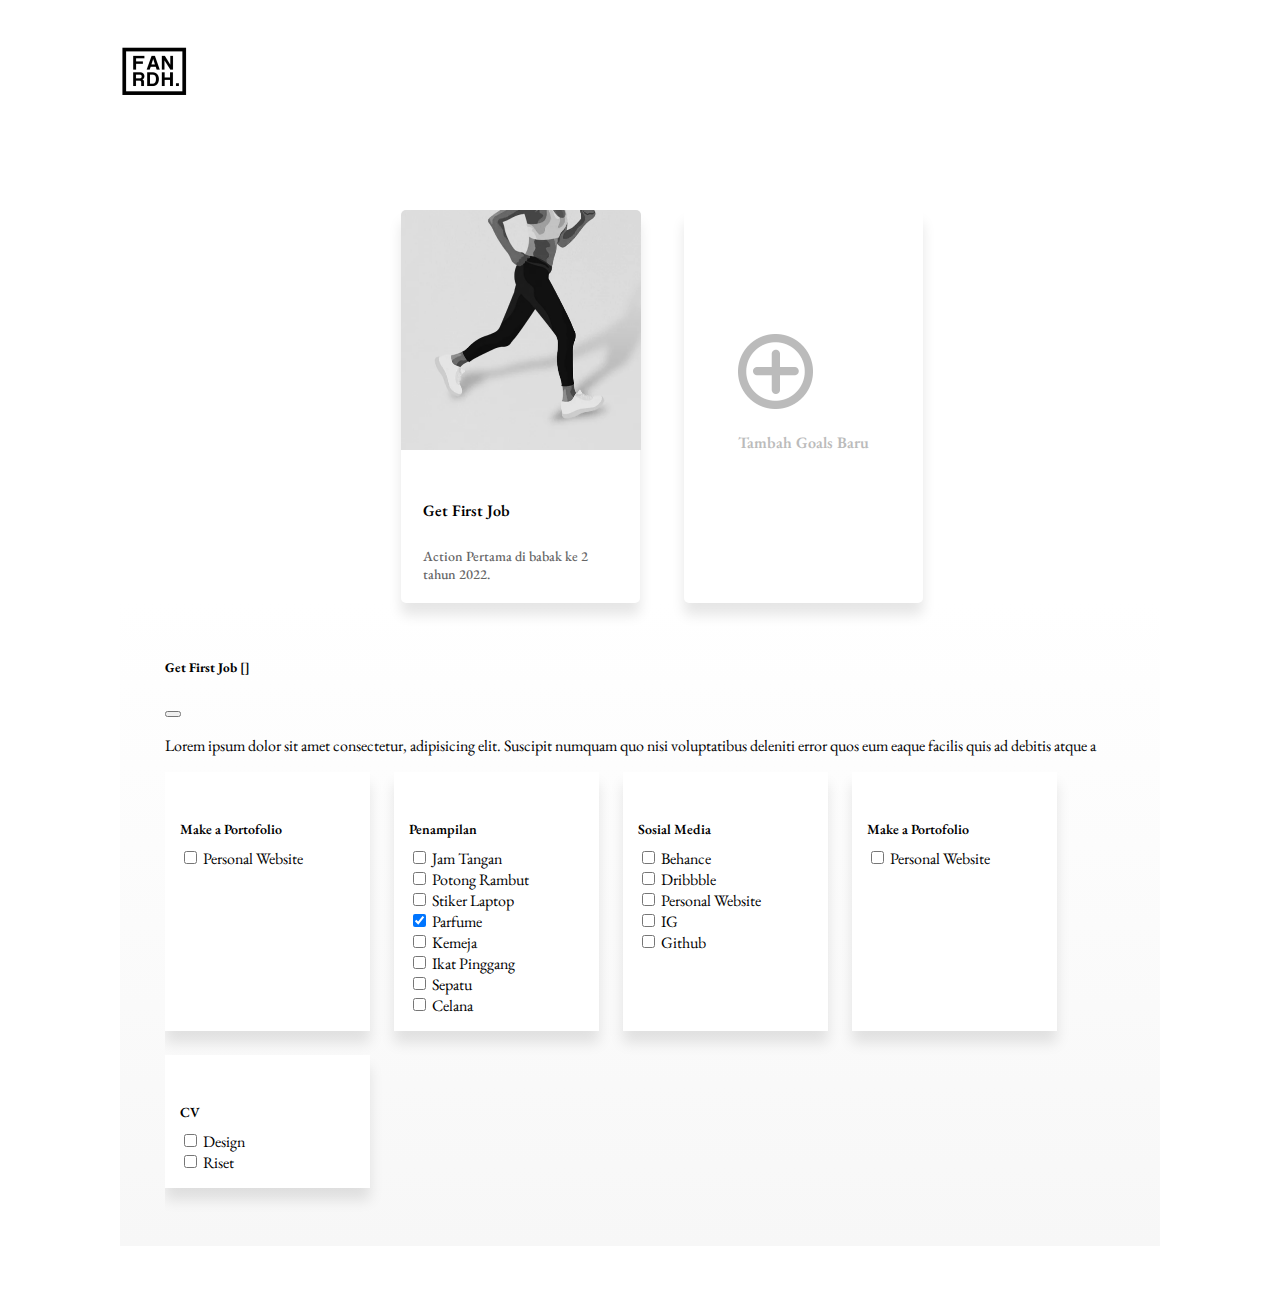
==== index.html @ 31512cc0 "First Upload" ====
<!doctype html>
<html lang="en">
  <head>
    <!-- Required meta tags -->
    <meta charset="utf-8">
    <meta name="viewport" content="width=device-width, initial-scale=1">

    <!-- Bootstrap CSS -->
    <link href="https://cdn.jsdelivr.net/npm/bootstrap@5.1.3/dist/css/bootstrap.min.css" rel="stylesheet" integrity="sha384-1BmE4kWBq78iYhFldvKuhfTAU6auU8tT94WrHftjDbrCEXSU1oBoqyl2QvZ6jIW3" crossorigin="anonymous">
    <link rel="stylesheet" href="style.css">
    <title>Focus</title>
  </head>
  <body>
    <a href="#" class="personal-brand-logo"><img src="assets/Logo-Fandy-Black 1.png" alt=""></a>
    <div class="main-content">
        <div class="card-task " data-bs-toggle="modal" data-bs-target="#Modal-G1">
            <img src="assets/image 2.png" alt="">
            <div class="text-section">
                <h5>Get First Job</h5>
                <p class="description-text">Action Pertama di babak ke 2 tahun 2022.</p>
            </div>
        </div>
        <div class="card-new-task">
            <div class="d-flex flex-column align-items-center">
                <img src="assets/Icon Add.png" alt="">
                <h5>Tambah Goals Baru</h5>
            </div>
        </div>
    </div>





<!-- Button trigger modal -->
  
  <!-- Modal -->
  <div class="modal modal-goals fade" id="Modal-G1" tabindex="-1" aria-labelledby="exampleModalLabel" aria-hidden="true">
    <div class="modal-dialog modal-xl modal-dialog-scrollable modal-dialog-centered">
      <div class="modal-content">
        <div class="modal-header">
            <h5 class="modal-title">Get First Job [<span id="countdown"></span>]</h5>
            <button type="button" class="btn-close" data-bs-dismiss="modal" aria-label="Close"></button>
        </div>
        <div class="modal-body">
            
            <p>Lorem ipsum dolor sit amet consectetur, adipisicing elit. Suscipit numquam quo nisi voluptatibus deleniti error quos eum eaque facilis quis ad debitis atque a</p>
            <div class="mini-goals">
                <div class="card-goals">
                    <h6>Make a Portofolio</h6>
                    <div class="form-check">
                        <input class="form-check-input" type="checkbox" value="" id="PersonalWebsite">
                        <label class="form-check-label" for="PersonalWebsite">
                            Personal Website
                        </label>
                    </div>
                </div>
                <div class="card-goals">
                    <h6>Penampilan</h6>
                    <div class="form-check">
                        <input class="form-check-input" type="checkbox" value="" id="JamTangan">
                        <label class="form-check-label" for="JamTangan">
                            Jam Tangan
                        </label>
                    </div>
                    <div class="form-check">
                        <input class="form-check-input" type="checkbox" value="" id="Potong Rambut">
                        <label class="form-check-label" for="Potong Rambut">
                            Potong Rambut
                        </label>
                    </div>
                    <div class="form-check">
                        <input class="form-check-input" type="checkbox" value="" id="Stiker Laptop">
                        <label class="form-check-label" for="JamTangan">
                            Stiker Laptop
                        </label>
                    </div>
                    <div class="form-check">
                        <input class="form-check-input" type="checkbox" value="" id="Parfume" checked>
                        <label class="form-check-label" for="Parfume">
                            Parfume
                        </label>
                    </div>
                    <div class="form-check">
                        <input class="form-check-input" type="checkbox" value="" id="Kemeja">
                        <label class="form-check-label" for="Kemeja">
                            Kemeja
                        </label>
                    </div>
                    <div class="form-check">
                        <input class="form-check-input" type="checkbox" value="" id="Ikat Pinggang">
                        <label class="form-check-label" for="Ikat Pinggang">
                            Ikat Pinggang
                        </label>
                    </div>
                    <div class="form-check">
                        <input class="form-check-input" type="checkbox" value="" id="Sepatu">
                        <label class="form-check-label" for="JamTangan">
                            Sepatu
                        </label>
                    </div>
                    <div class="form-check">
                        <input class="form-check-input" type="checkbox" value="" id="Celana" c>
                        <label class="form-check-label" for="Celana">
                            Celana
                        </label>
                    </div>
                </div>
                <div class="card-goals">
                    <h6>Sosial Media</h6>
                    <div class="form-check">
                        <input class="form-check-input" type="checkbox" value="" id="Behance">
                        <label class="form-check-label" for="Behance">
                            Behance
                        </label>
                    </div>
                    <div class="form-check">
                        <input class="form-check-input" type="checkbox" value="" id="Dribbble">
                        <label class="form-check-label" for="Dribbble">
                            Dribbble
                        </label>
                    </div>
                    <div class="form-check">
                        <input class="form-check-input" type="checkbox" value="" id="Personal Website">
                        <label class="form-check-label" for="Personal Website">
                            Personal Website
                        </label>
                    </div>
                    <div class="form-check">
                        <input class="form-check-input" type="checkbox" value="" id="IG">
                        <label class="form-check-label" for="IG">
                            IG
                        </label>
                    </div>
                    <div class="form-check">
                        <input class="form-check-input" type="checkbox" value="" id="Github">
                        <label class="form-check-label" for="Github">
                            Github
                        </label>
                    </div>
                </div>
                <div class="card-goals">
                    <h6>Make a Portofolio</h6>
                    <div class="form-check">
                        <input class="form-check-input" type="checkbox" value="" id="PersonalWebsite">
                        <label class="form-check-label" for="PersonalWebsite">
                            Personal Website
                        </label>
                    </div>
                </div>
                <div class="card-goals">
                    <h6>CV</h6>
                    <div class="form-check">
                        <input class="form-check-input" type="checkbox" value="" id="PersonalWebsite">
                        <label class="form-check-label" for="PersonalWebsite">
                            Design
                        </label>
                    </div>
                    <div class="form-check">
                        <input class="form-check-input" type="checkbox" value="" id="PersonalWebsite">
                        <label class="form-check-label" for="PersonalWebsite">
                            Riset
                        </label>
                    </div>
                </div>
             
            </div>
        </div>
        <!-- <div class="modal-footer">
          <button type="button" class="btn btn-secondary" data-bs-dismiss="modal">Close</button>
          <button type="button" class="btn btn-primary">Save changes</button>
        </div> -->
      </div>
    </div>
  </div>

  <script>
    var end = new Date('05/09/2022 11:59 PM');
    
        var _second = 1000;
        var _minute = _second * 60;
        var _hour = _minute * 60;
        var _day = _hour * 24;
        var timer;
    
        function showRemaining() {
            var now = new Date();
            var distance = end - now;
            if (distance < 0) {
    
                clearInterval(timer);
                document.getElementById('countdown').innerHTML = 'EXPIRED!';
    
                return;
            }
            var days = Math.floor(distance / _day);
            var hours = Math.floor((distance % _day) / _hour);
            var minutes = Math.floor((distance % _hour) / _minute);
            var seconds = Math.floor((distance % _minute) / _second);
    
            document.getElementById('countdown').innerHTML = days + 'days ';
            document.getElementById('countdown').innerHTML += hours + 'hrs ';
            document.getElementById('countdown').innerHTML += minutes + 'mins ';
            document.getElementById('countdown').innerHTML += seconds + 'secs';
        }
    
        timer = setInterval(showRemaining, 1000);
    </script>
    







    <!-- Optional JavaScript; choose one of the two! -->

    <!-- Option 1: Bootstrap Bundle with Popper -->
    <script src="https://cdn.jsdelivr.net/npm/bootstrap@5.1.3/dist/js/bootstrap.bundle.min.js" integrity="sha384-ka7Sk0Gln4gmtz2MlQnikT1wXgYsOg+OMhuP+IlRH9sENBO0LRn5q+8nbTov4+1p" crossorigin="anonymous"></script>

    <!-- Option 2: Separate Popper and Bootstrap JS -->
    <!--
    <script src="https://cdn.jsdelivr.net/npm/@popperjs/core@2.10.2/dist/umd/popper.min.js" integrity="sha384-7+zCNj/IqJ95wo16oMtfsKbZ9ccEh31eOz1HGyDuCQ6wgnyJNSYdrPa03rtR1zdB" crossorigin="anonymous"></script>
    <script src="https://cdn.jsdelivr.net/npm/bootstrap@5.1.3/dist/js/bootstrap.min.js" integrity="sha384-QJHtvGhmr9XOIpI6YVutG+2QOK9T+ZnN4kzFN1RtK3zEFEIsxhlmWl5/YESvpZ13" crossorigin="anonymous"></script>
    -->
  </body>
</html>
---- style.css ----
@import url('https://fonts.googleapis.com/css2?family=EB+Garamond:ital,wght@0,400;0,500;0,600;0,700;0,800;1,400;1,500;1,600;1,700;1,800&display=swap');

*{
    font-family: 'EB Garamond', serif;
}

/* Hide scrollbar for Chrome, Safari and Opera */
*::-webkit-scrollbar {
    display: none;
  }
  
  /* Hide scrollbar for IE, Edge and Firefox */
* {
    -ms-overflow-style: none;  /* IE and Edge */
    scrollbar-width: none;  /* Firefox */
  }

body{
    margin: 45px 120px;
    padding: 0;
    /* background-image: linear-gradient(#FFFFFF, #F7F7F7); */
}

.personal-brand-logo img{
    width: 69px;
    height: 53px;
}

.main-content{
    margin-top: 107px;
    display: flex;
    justify-content: center;
}

.main-content .card-task{
    width: 239px;
    height: 393px;
    border-radius: 5px;
    background-color: #FFFFFF;
    box-shadow: 0px 12px 13px rgba(0, 0, 0, 0.1);
    margin-left: 44px;
}

.card-task img{
    width: 240px;
    height: 240px;
    border-radius: 5px 5px 0 0;
}
.card-task .text-section{
    padding: 18px 22px;
}

.card-task .text-section h5{
    font-size: 16px;
    font-weight: 600;
    color: #000000;
}

.card-task .text-section .description-text{
    font-size: 14px;
    font-weight: 500;
    color: #656565;
}


.card-new-task{
    width: 239px;
    height: 393px;
    border-radius: 5px;
    background-color: #FFFFFF;
    box-shadow: 0px 12px 13px rgba(0, 0, 0, 0.1);
    margin-left: 44px;
    display: flex;
    align-items: center;
    justify-content: center;
}
.card-new-task img{
    width: 75px;
    height: 75px;
    
    text-align: center;
}
.card-new-task h5{
    
    text-align: center;
    margin-top: 18px;
    font-size: 16px;
    font-weight: 600;
    color: #BBBBBB;
}


.modal-goals .modal-content{
    background-image: linear-gradient(#FFFFFF, #F7F7F7);;
}
.modal-goals .modal-header{
    border: none;
    padding: 34px 45px 0;
}

.modal-goals .modal-body{
    margin-top: 15px;
    padding: 0 45px 34px;
}

.modal-goals .modal-footer{
    border: none;
    padding: 34px 45px;
}

.modal-goals .mini-goals{
    width: 100%;
    display: flex;
    flex-wrap: wrap;
    overflow-y: auto;
    height: auto;
}

.modal-goals .mini-goals .card-goals{
    margin: 0 24px 24px 0;
    width: 175px;
    padding: 15px;
    background-color: #FFFFFF;
    box-shadow: 0px 12px 13px rgba(0, 0, 0, 0.1);
}

.modal-goals .mini-goals .card-goals h6{
    font-size: 14px;
    font-weight: 600;
    margin-bottom: 10px;
}
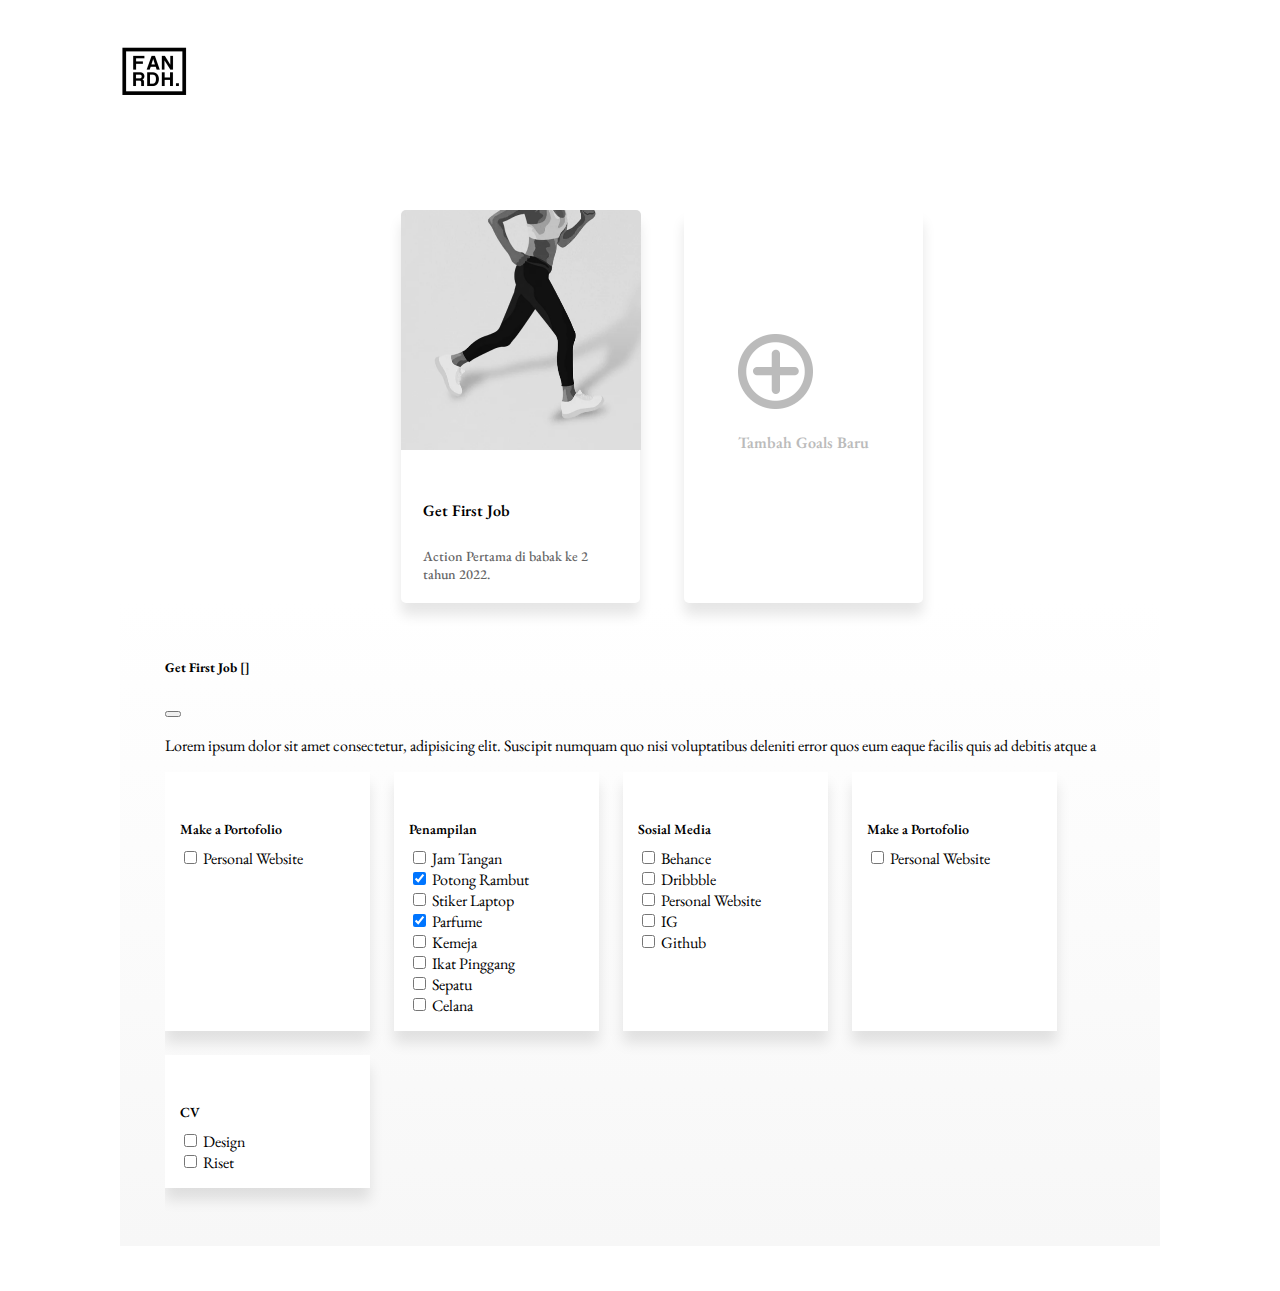
==== commit 131a6776: "Update index.html" ====
--- a/index.html
+++ b/index.html
@@ -64,7 +64,7 @@
                         </label>
                     </div>
                     <div class="form-check">
-                        <input class="form-check-input" type="checkbox" value="" id="Potong Rambut">
+                        <input class="form-check-input" type="checkbox" value="" id="Potong Rambut" checked>
                         <label class="form-check-label" for="Potong Rambut">
                             Potong Rambut
                         </label>
@@ -225,4 +225,4 @@
     <script src="https://cdn.jsdelivr.net/npm/bootstrap@5.1.3/dist/js/bootstrap.min.js" integrity="sha384-QJHtvGhmr9XOIpI6YVutG+2QOK9T+ZnN4kzFN1RtK3zEFEIsxhlmWl5/YESvpZ13" crossorigin="anonymous"></script>
     -->
   </body>
-</html>+</html>
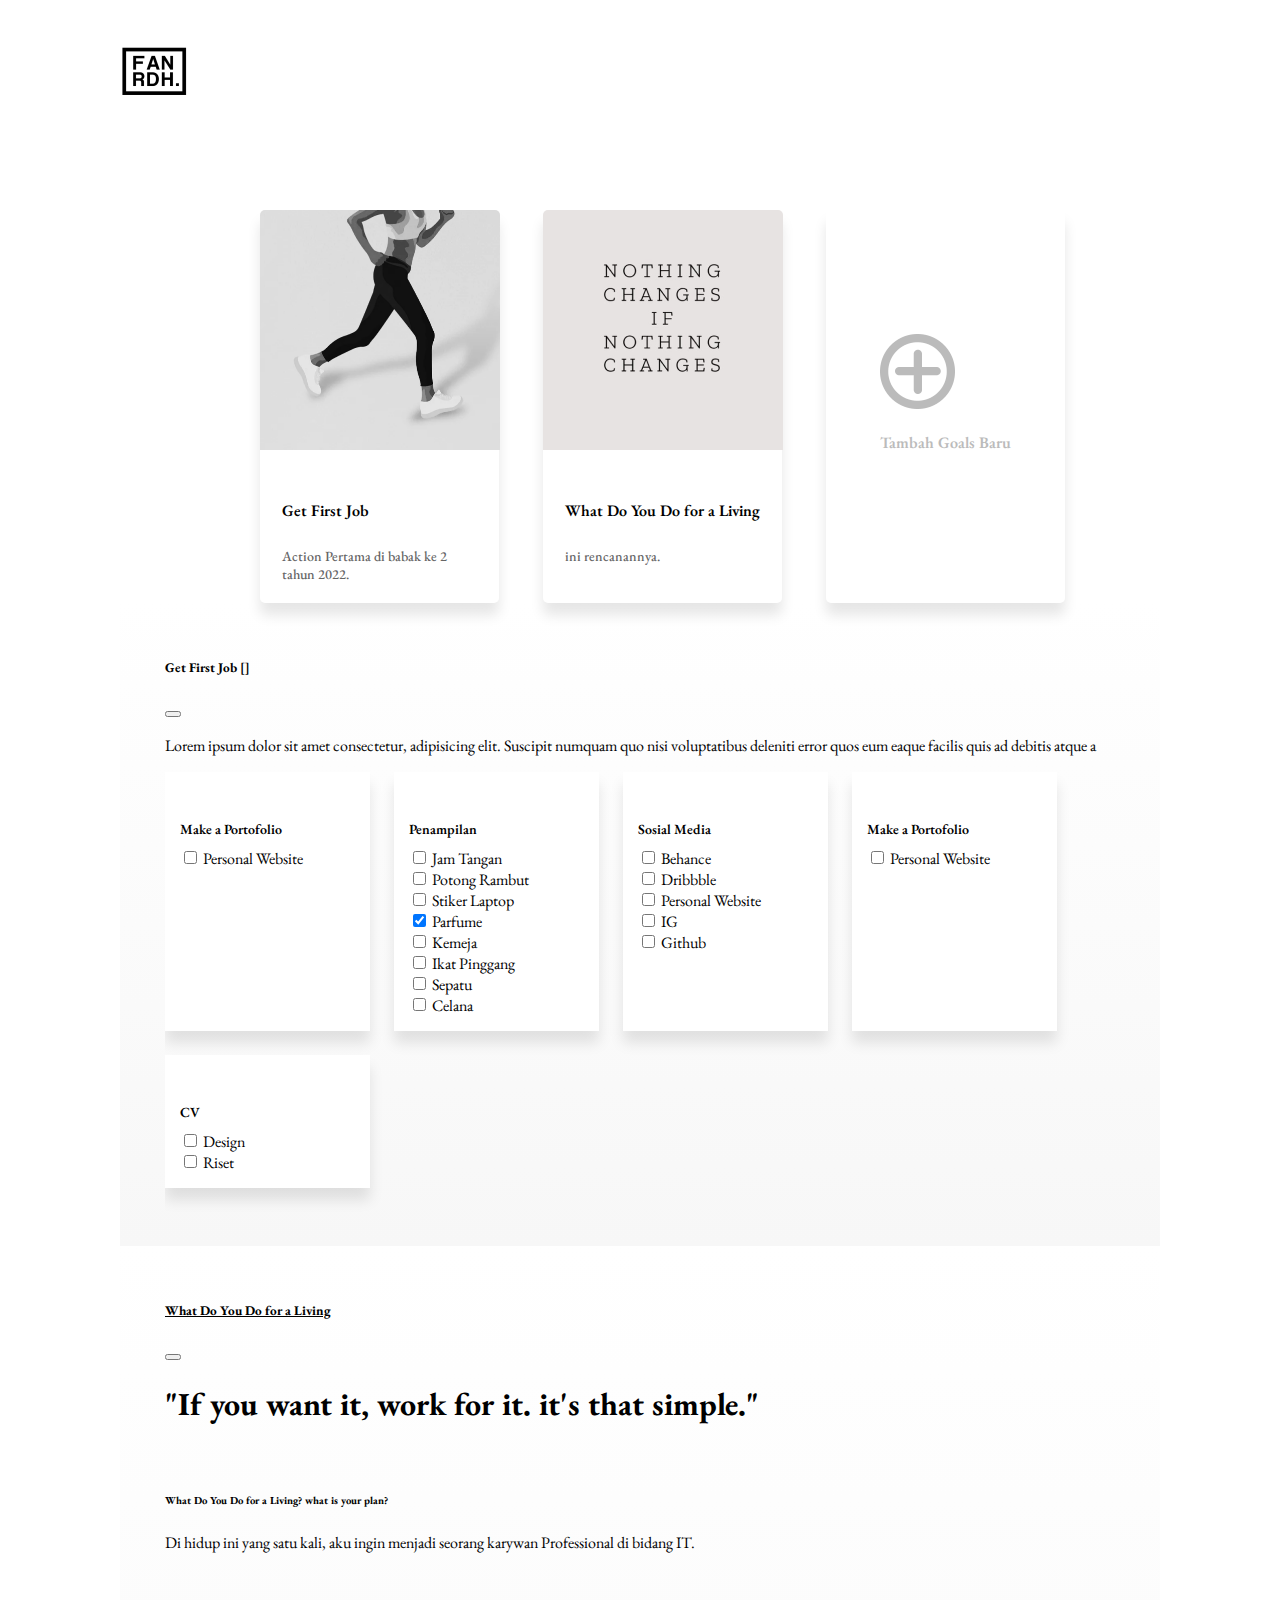
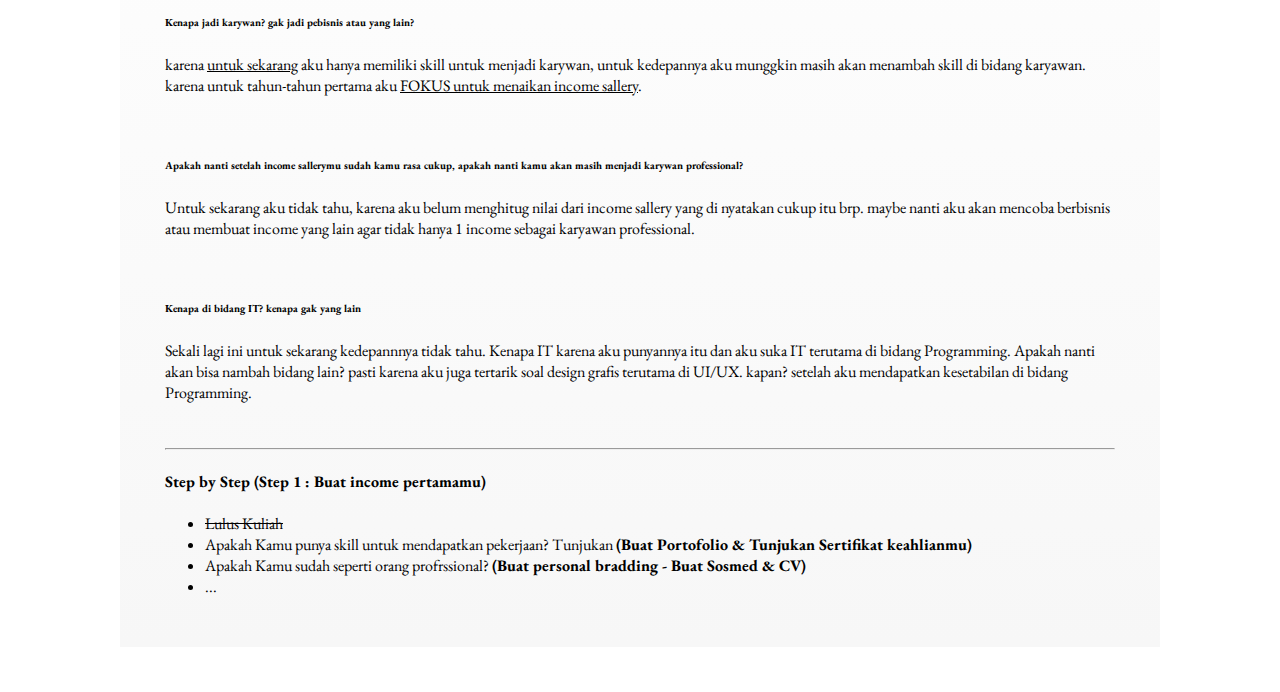
==== commit c2599b19: "add G2" ====
--- a/index.html
+++ b/index.html
@@ -13,11 +13,18 @@
   <body>
     <a href="#" class="personal-brand-logo"><img src="assets/Logo-Fandy-Black 1.png" alt=""></a>
     <div class="main-content">
-        <div class="card-task " data-bs-toggle="modal" data-bs-target="#Modal-G1">
+        <div class="card-task" data-bs-toggle="modal" data-bs-target="#Modal-G1">
             <img src="assets/image 2.png" alt="">
             <div class="text-section">
                 <h5>Get First Job</h5>
                 <p class="description-text">Action Pertama di babak ke 2 tahun 2022.</p>
+            </div>
+        </div>
+        <div class="card-task" data-bs-toggle="modal" data-bs-target="#Modal-G2">
+            <img src="assets/G2.png" alt="">
+            <div class="text-section">
+                <h5>What Do You Do for a Living</h5>
+                <p class="description-text">ini rencanannya.</p>
             </div>
         </div>
         <div class="card-new-task">
@@ -64,7 +71,7 @@
                         </label>
                     </div>
                     <div class="form-check">
-                        <input class="form-check-input" type="checkbox" value="" id="Potong Rambut" checked>
+                        <input class="form-check-input" type="checkbox" value="" id="Potong Rambut">
                         <label class="form-check-label" for="Potong Rambut">
                             Potong Rambut
                         </label>
@@ -173,6 +180,43 @@
       </div>
     </div>
   </div>
+  <!-- Modal -->
+  <div class="modal modal-goals fade" id="Modal-G2" tabindex="-1" aria-labelledby="exampleModalLabel" aria-hidden="true">
+    <div class="modal-dialog modal-xl modal-dialog-scrollable modal-dialog-centered">
+      <div class="modal-content">
+        <div class="modal-header">
+            <h5 class="modal-title"><u>What Do You Do for a Living</u></h5>
+            <button type="button" class="btn-close" data-bs-dismiss="modal" aria-label="Close"></button>
+        </div>
+        <div class="modal-body">
+            <h1>"If you want it, work for it. it's that simple."</h1>
+            <br>
+            <h6>What Do You Do for a Living? what is your plan?</h6>
+            <p>Di hidup ini yang satu kali, aku ingin menjadi seorang karywan Professional di bidang IT.</p><br>
+            <h6>Kenapa jadi karywan? gak jadi pebisnis atau yang lain?</h6>
+            <p>karena <u>untuk sekarang</u> aku hanya memiliki skill untuk menjadi karywan, untuk kedepannya aku munggkin masih akan menambah skill di bidang karyawan. karena untuk tahun-tahun pertama aku <u>FOKUS untuk menaikan income sallery</u>.</p><br>
+            <h6>Apakah nanti setelah income sallerymu sudah kamu rasa cukup, apakah nanti kamu akan masih menjadi karywan professional?</h6>
+            <p>Untuk sekarang aku tidak tahu, karena aku belum menghitug nilai dari income sallery yang di nyatakan cukup itu brp. maybe nanti aku akan mencoba berbisnis atau membuat income yang lain agar tidak hanya 1 income sebagai karyawan professional.</p><br>
+            <h6>Kenapa di bidang IT? kenapa gak yang lain</h6>
+            <p>Sekali lagi ini untuk sekarang kedepannnya tidak tahu. Kenapa IT karena aku punyannya itu dan aku suka IT terutama di bidang Programming. Apakah nanti akan bisa nambah bidang lain? pasti karena aku juga tertarik soal design grafis terutama di UI/UX. kapan? setelah aku mendapatkan kesetabilan di bidang Programming.</p><br>
+            <hr>
+            <h4>Step by Step (Step 1 : Buat income pertamamu)</h4>
+            <ul>
+                <li><s>Lulus Kuliah</s></li>
+                <li>Apakah Kamu punya skill untuk mendapatkan pekerjaan? Tunjukan <b>(Buat Portofolio & Tunjukan Sertifikat keahlianmu)</b></li>
+                <li>Apakah Kamu sudah seperti orang profrssional? <b>(Buat personal bradding - Buat Sosmed & CV)</b></li>
+                <li>...</li>
+              </ul>
+
+       
+        </div>
+        <!-- <div class="modal-footer">
+          <button type="button" class="btn btn-secondary" data-bs-dismiss="modal">Close</button>
+          <button type="button" class="btn btn-primary">Save changes</button>
+        </div> -->
+      </div>
+    </div>
+  </div>
 
   <script>
     var end = new Date('05/09/2022 11:59 PM');
